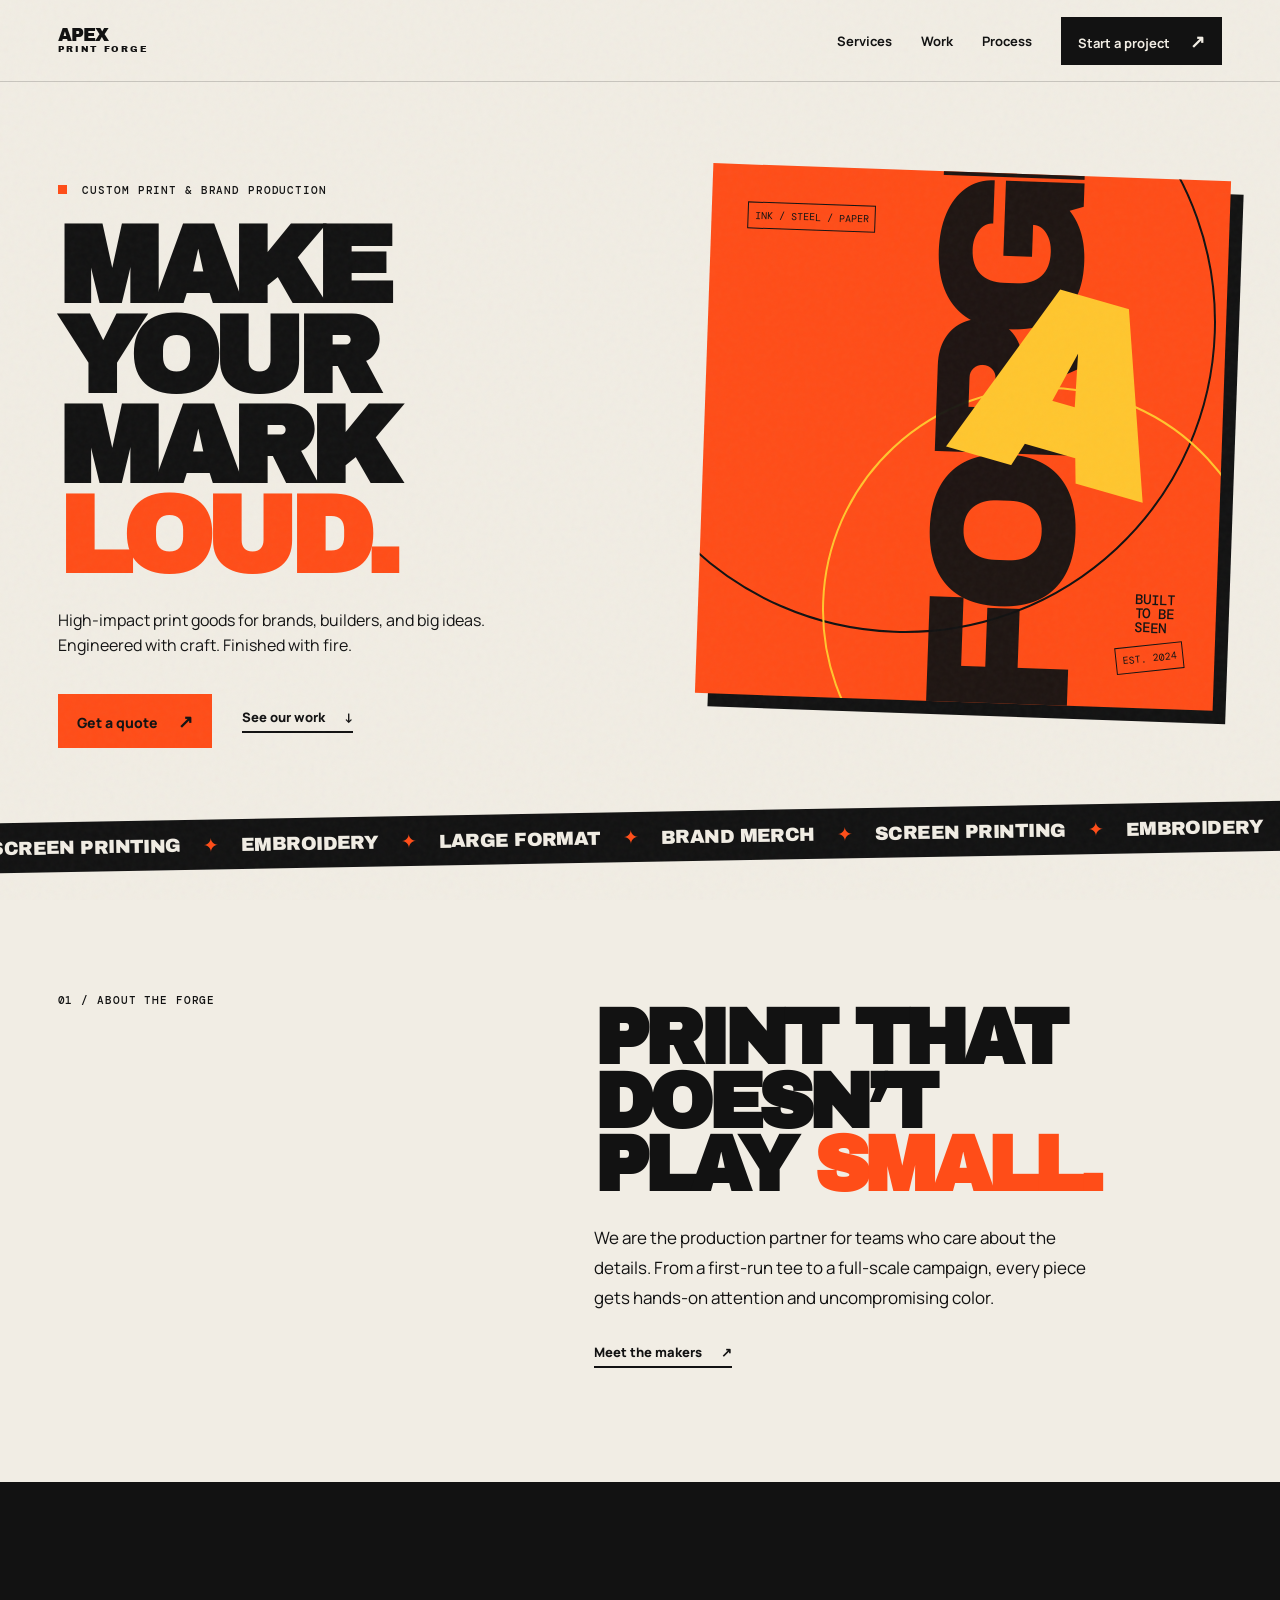
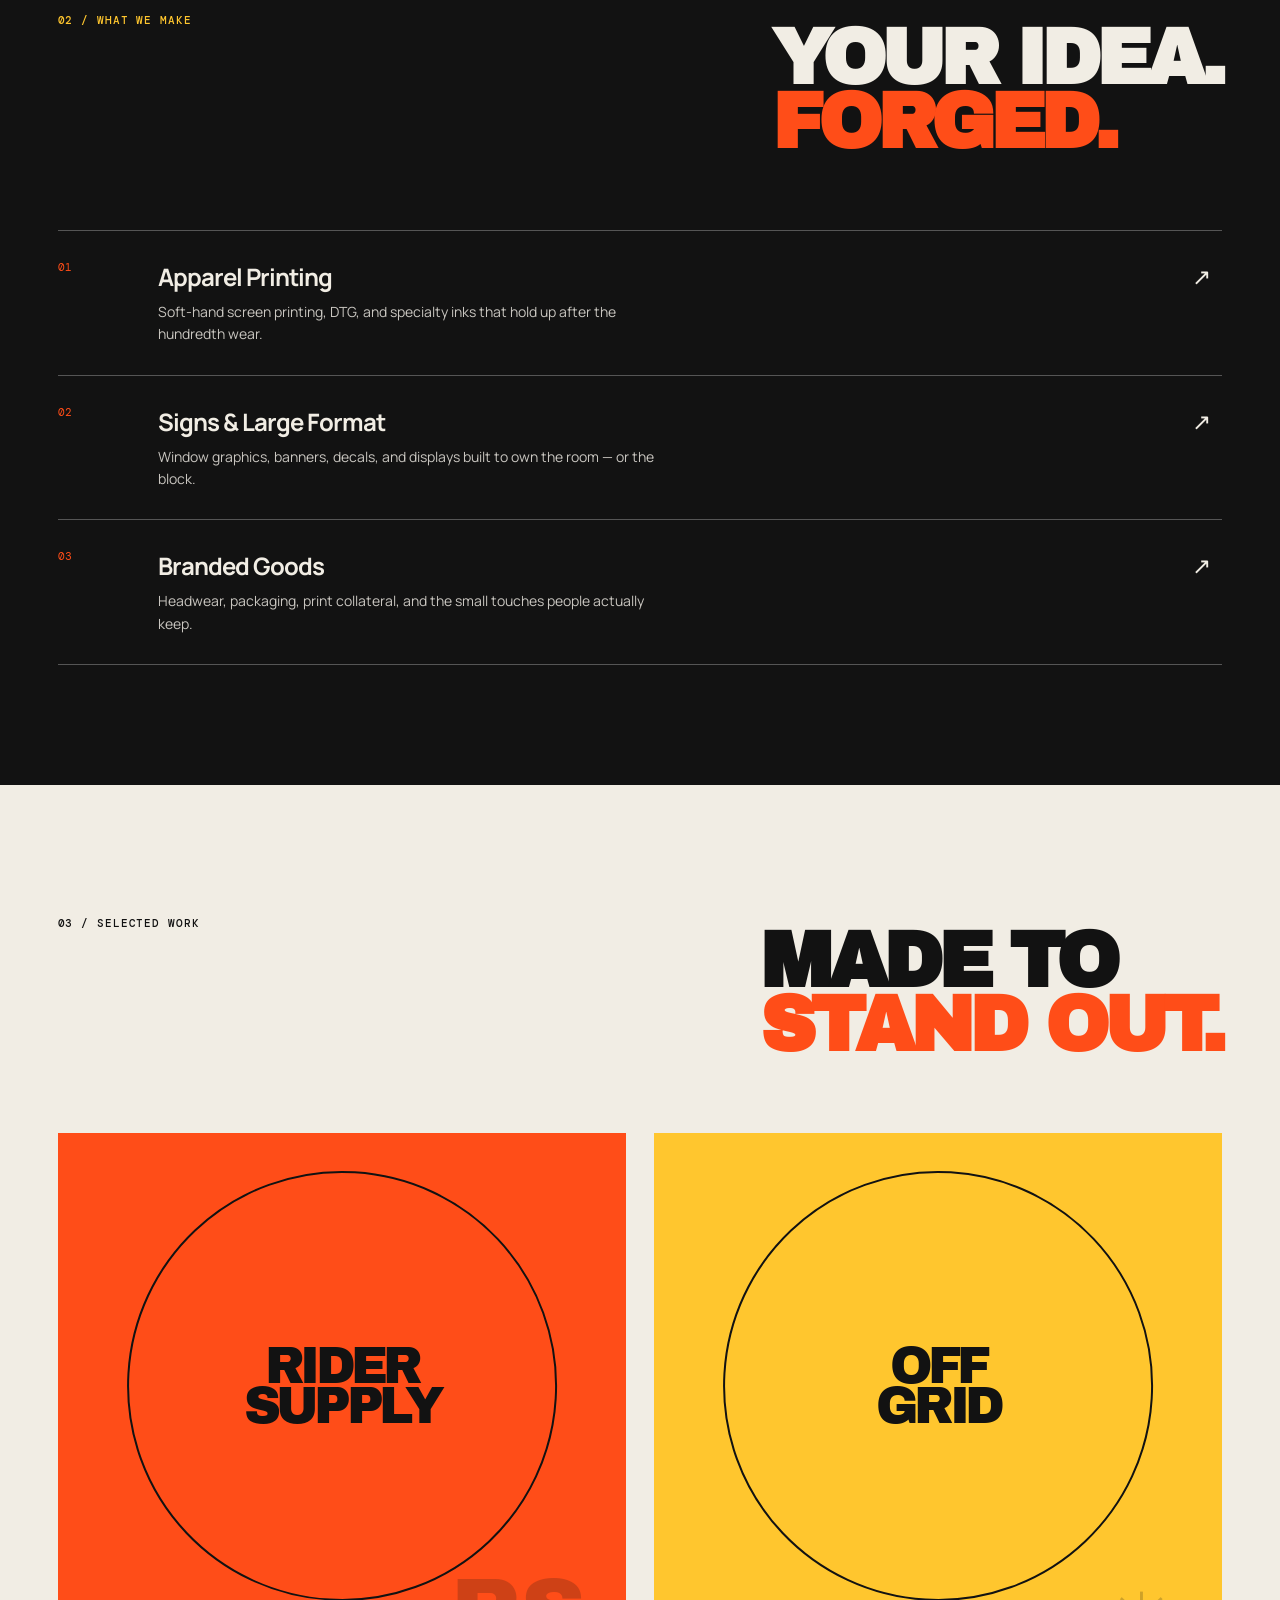
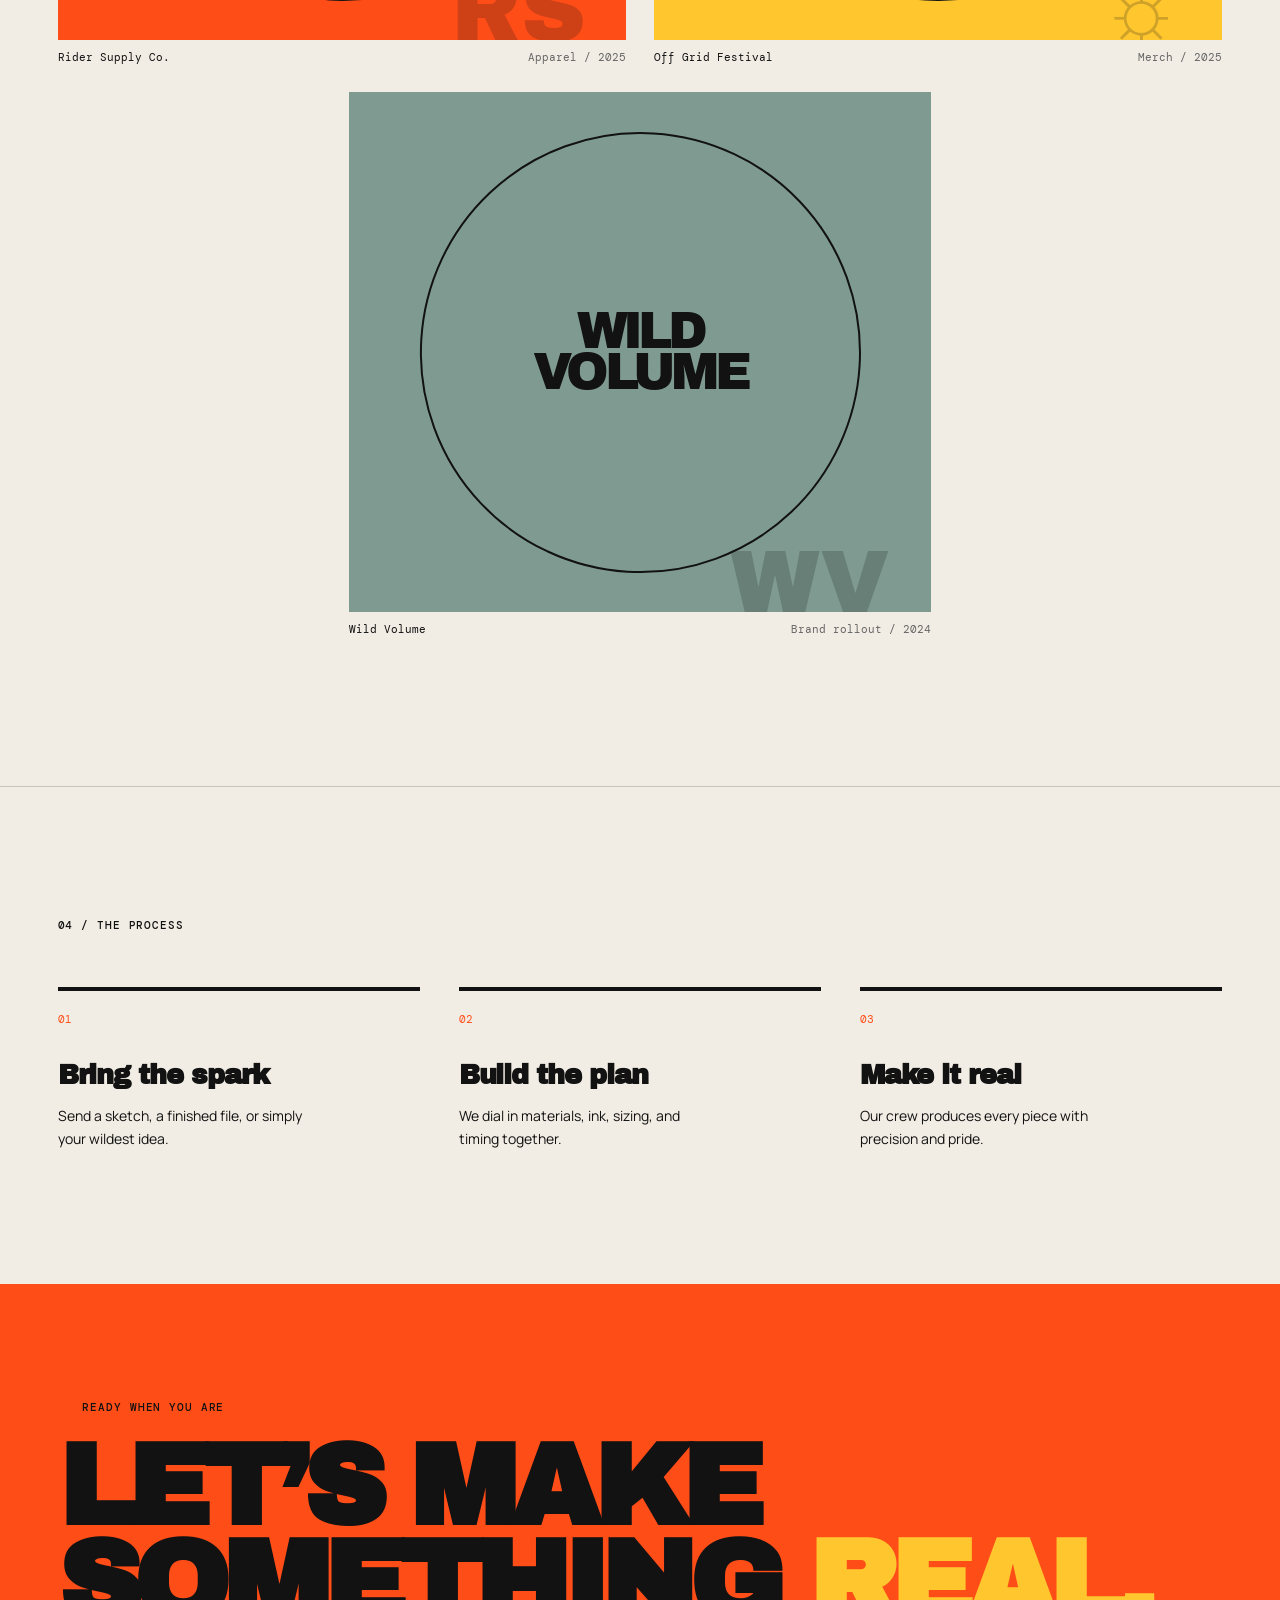
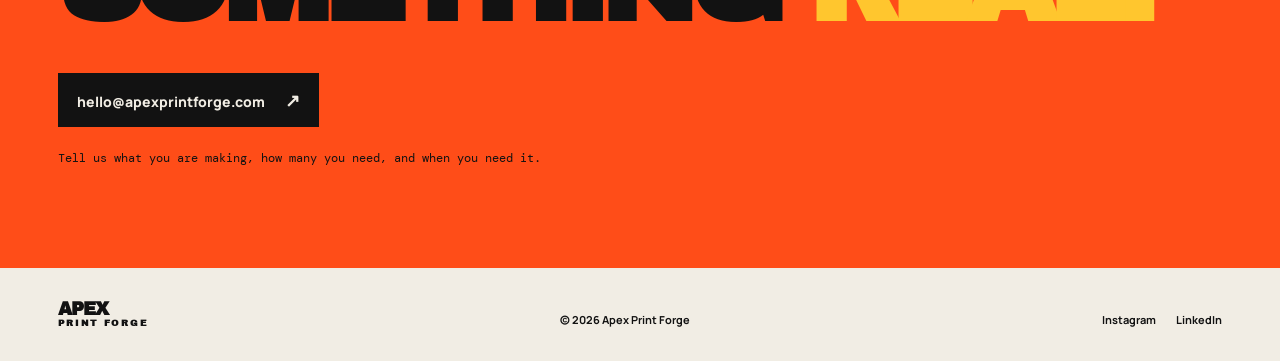
==== index.html @ 955f3973 "Add files via upload" ====
<!doctype html>
<html lang="en">
  <head>
    <meta charset="UTF-8" />
    <meta name="viewport" content="width=device-width, initial-scale=1.0" />
    <meta name="description" content="Apex Print Forge creates durable, vivid custom print products for brands that want to stand out." />
    <title>Apex Print Forge | Built to be seen</title>
    <link rel="preconnect" href="https://fonts.googleapis.com" />
    <link rel="preconnect" href="https://fonts.gstatic.com" crossorigin />
    <link href="https://fonts.googleapis.com/css2?family=Archivo+Black&family=DM+Mono:wght@400;500&family=Manrope:wght@400;500;600;700;800&display=swap" rel="stylesheet" />
    <link rel="stylesheet" href="styles.css" />
  </head>
  <body>
    <div class="grain" aria-hidden="true"></div>
    <header class="site-header">
      <a class="brand" href="#top" aria-label="Apex Print Forge home"><span>APEX</span><span>PRINT FORGE</span></a>
      <button class="menu-toggle" aria-label="Open navigation" aria-expanded="false">Menu <span>+</span></button>
      <nav class="nav" aria-label="Main navigation">
        <a href="#services">Services</a><a href="#work">Work</a><a href="#process">Process</a><a href="#contact" class="nav-cta">Start a project <span>↗</span></a>
      </nav>
    </header>

    <main id="top">
      <section class="hero">
        <div class="hero-copy">
          <p class="eyebrow"><span></span> Custom print &amp; brand production</p>
          <h1>MAKE YOUR<br />MARK <em>LOUD.</em></h1>
          <p class="hero-text">High-impact print goods for brands, builders, and big ideas. Engineered with craft. Finished with fire.</p>
          <div class="hero-actions"><a class="button primary" href="#contact">Get a quote <span>↗</span></a><a class="text-link" href="#work">See our work <span>↓</span></a></div>
        </div>
        <div class="hero-art" aria-label="Abstract orange and black print artwork">
          <div class="stamp stamp-one">INK / STEEL / PAPER</div><div class="stamp stamp-two">EST. 2024</div>
          <div class="orbit orbit-one"></div><div class="orbit orbit-two"></div>
          <div class="forge-word">FORGE</div><div class="apex-mark">A</div>
          <div class="hero-label">BUILT<br />TO BE<br />SEEN</div>
        </div>
      </section>

      <section class="ticker" aria-label="Services"><div>SCREEN PRINTING <span>✦</span> EMBROIDERY <span>✦</span> LARGE FORMAT <span>✦</span> BRAND MERCH <span>✦</span> SCREEN PRINTING <span>✦</span> EMBROIDERY <span>✦</span></div></section>

      <section class="intro section">
        <p class="section-number">01 / ABOUT THE FORGE</p>
        <div><h2>PRINT THAT DOESN’T<br />PLAY <em>SMALL.</em></h2><p>We are the production partner for teams who care about the details. From a first-run tee to a full-scale campaign, every piece gets hands-on attention and uncompromising color.</p><a class="text-link" href="#contact">Meet the makers <span>↗</span></a></div>
      </section>

      <section id="services" class="services section">
        <div class="section-heading"><p class="section-number">02 / WHAT WE MAKE</p><h2>YOUR IDEA.<br /><em>FORGED.</em></h2></div>
        <div class="service-list">
          <article><span class="service-no">01</span><div><h3>Apparel Printing</h3><p>Soft-hand screen printing, DTG, and specialty inks that hold up after the hundredth wear.</p></div><span class="service-arrow">↗</span></article>
          <article><span class="service-no">02</span><div><h3>Signs &amp; Large Format</h3><p>Window graphics, banners, decals, and displays built to own the room — or the block.</p></div><span class="service-arrow">↗</span></article>
          <article><span class="service-no">03</span><div><h3>Branded Goods</h3><p>Headwear, packaging, print collateral, and the small touches people actually keep.</p></div><span class="service-arrow">↗</span></article>
        </div>
      </section>

      <section id="work" class="work section">
        <div class="section-heading"><p class="section-number">03 / SELECTED WORK</p><h2>MADE TO<br /><em>STAND OUT.</em></h2></div>
        <div class="project-grid">
          <article class="project project-a"><div class="project-art"><span>RIDER<br />SUPPLY</span><i>RS</i></div><div class="project-meta"><span>Rider Supply Co.</span><span>Apparel / 2025</span></div></article>
          <article class="project project-b"><div class="project-art"><span>OFF<br />GRID</span><i>☼</i></div><div class="project-meta"><span>Off Grid Festival</span><span>Merch / 2025</span></div></article>
          <article class="project project-c"><div class="project-art"><span>WILD<br />VOLUME</span><i>WV</i></div><div class="project-meta"><span>Wild Volume</span><span>Brand rollout / 2024</span></div></article>
        </div>
      </section>

      <section id="process" class="process section"><p class="section-number">04 / THE PROCESS</p><div class="process-steps"><article><span>01</span><h3>Bring the spark</h3><p>Send a sketch, a finished file, or simply your wildest idea.</p></article><article><span>02</span><h3>Build the plan</h3><p>We dial in materials, ink, sizing, and timing together.</p></article><article><span>03</span><h3>Make it real</h3><p>Our crew produces every piece with precision and pride.</p></article></div></section>

      <section id="contact" class="contact"><p class="eyebrow"><span></span> Ready when you are</p><h2>LET’S MAKE<br />SOMETHING <em>REAL.</em></h2><a class="button light" href="mailto:hello@apexprintforge.com">hello@apexprintforge.com <span>↗</span></a><p class="contact-note">Tell us what you are making, how many you need, and when you need it.</p></section>
    </main>
    <footer><a class="brand" href="#top"><span>APEX</span><span>PRINT FORGE</span></a><p>© <span id="year"></span> Apex Print Forge</p><div><a href="#top">Instagram</a><a href="#top">LinkedIn</a></div></footer>
    <script src="script.js"></script>
  </body>
</html>
---- styles.css ----
:root{--ink:#121212;--paper:#f1ede4;--orange:#ff4d18;--yellow:#ffc62e;--line:rgba(18,18,18,.18)}*{box-sizing:border-box}html{scroll-behavior:smooth}body{margin:0;background:var(--paper);color:var(--ink);font-family:Manrope,Arial,sans-serif}.grain{position:fixed;inset:0;opacity:.08;pointer-events:none;z-index:5;background-image:url("data:image/svg+xml,%3Csvg viewBox='0 0 180 180' xmlns='http://www.w3.org/2000/svg'%3E%3Cfilter id='n'%3E%3CfeTurbulence type='fractalNoise' baseFrequency='.9' numOctaves='4' stitchTiles='stitch'/%3E%3C/filter%3E%3Crect width='100%25' height='100%25' filter='url(%23n)' opacity='.45'/%3E%3C/svg%3E")}.site-header{height:82px;padding:0 4.5vw;display:flex;align-items:center;justify-content:space-between;border-bottom:1px solid var(--line);position:relative;z-index:10}.brand{display:inline-flex;flex-direction:column;text-decoration:none;color:var(--ink);font-family:'Archivo Black',sans-serif;line-height:.78;letter-spacing:-1px;font-size:18px}.brand span+span{font-size:9px;letter-spacing:1.7px;margin-top:4px}.nav{display:flex;gap:29px;align-items:center}.nav a{color:var(--ink);text-decoration:none;font-weight:700;font-size:13px}.nav-cta{background:var(--ink);color:var(--paper)!important;padding:12px 17px}.nav-cta span,.button span{margin-left:17px;font-size:18px}.menu-toggle{display:none}.hero{min-height:610px;padding:7vw 4.5vw 5vw;display:grid;grid-template-columns:1.08fr .92fr;gap:3vw;overflow:hidden}.eyebrow,.section-number{font-family:'DM Mono',monospace;letter-spacing:.08em;font-size:11px;text-transform:uppercase;font-weight:500}.eyebrow span{display:inline-block;height:9px;width:9px;background:var(--orange);margin-right:8px}.hero h1,h2{font-family:'Archivo Black',sans-serif;letter-spacing:-.065em;line-height:.83;margin:25px 0;font-size:clamp(54px,8.5vw,130px)}em{font-style:normal;color:var(--orange)}.hero-text{max-width:470px;line-height:1.6;font-size:16px}.hero-actions{margin-top:35px;display:flex;align-items:center;gap:30px}.button{display:inline-block;text-decoration:none;font-weight:800;padding:15px 19px;font-size:14px}.primary{background:var(--orange);color:var(--ink)}.text-link{color:var(--ink);font-weight:800;text-decoration:none;font-size:13px;border-bottom:2px solid var(--ink);padding-bottom:5px}.text-link span{margin-left:16px}.hero-art{height:min(43vw,530px);min-height:390px;background:var(--orange);position:relative;overflow:hidden;transform:rotate(2deg);box-shadow:13px 13px 0 var(--ink)}.forge-word{position:absolute;font-family:'Archivo Black';font-size:clamp(100px,16vw,245px);line-height:.75;color:var(--ink);top:28%;left:-5%;letter-spacing:-.12em;transform:rotate(-90deg);opacity:.95}.apex-mark{position:absolute;right:12%;top:18%;font:bold 250px/1 'Archivo Black';color:var(--yellow);transform:rotate(14deg)}.orbit{position:absolute;border:2px solid var(--ink);border-radius:50%;width:120%;aspect-ratio:1;left:-22%;top:-30%}.orbit-two{width:86%;left:24%;top:40%;border-color:var(--yellow)}.stamp{position:absolute;font:10px 'DM Mono';border:1px solid var(--ink);padding:6px;z-index:2}.stamp-one{left:7%;top:7%}.stamp-two{right:6%;bottom:7%;transform:rotate(-8deg)}.hero-label{position:absolute;bottom:14%;right:8%;font:14px/1 'DM Mono';font-weight:500;z-index:2}.ticker{background:var(--ink);color:var(--paper);overflow:hidden;white-space:nowrap;font:19px 'Archivo Black';letter-spacing:-.03em;padding:14px 0;transform:rotate(-1deg);margin:0 -10px}.ticker div{animation:scroll 22s linear infinite}.ticker span{color:var(--orange);margin:0 17px}@keyframes scroll{to{transform:translateX(-30%)}}.section{padding:120px 4.5vw}.intro{display:grid;grid-template-columns:1fr 1.45fr;gap:8vw}.intro h2,.section-heading h2{font-size:clamp(46px,6vw,88px)}.intro p:not(.section-number){max-width:500px;line-height:1.75;font-size:17px;margin:0 0 28px}.services{background:var(--ink);color:var(--paper)}.services .section-number{color:var(--yellow)}.section-heading{display:flex;justify-content:space-between;align-items:flex-start}.service-list{margin-top:50px;border-top:1px solid #555}.service-list article{display:grid;grid-template-columns:80px 1fr 30px;gap:20px;padding:29px 0;border-bottom:1px solid #555;transition:.2s}.service-list article:hover{color:var(--yellow);padding-left:15px}.service-no,.project-meta,.process-steps span{font:11px 'DM Mono';color:var(--orange)}h3{font-size:24px;margin:0 0 8px;letter-spacing:-.04em}.service-list p{max-width:510px;margin:0;line-height:1.6;color:#c9c6c0;font-size:14px}.service-arrow{font-size:23px}.work{padding-bottom:150px}.project-grid{display:grid;grid-template-columns:1fr 1fr;gap:28px;margin-top:50px}.project-c{grid-column:1/3;width:50%;justify-self:center}.project-art{aspect-ratio:1.12;background:var(--orange);position:relative;overflow:hidden;display:flex;align-items:center;justify-content:center}.project-b .project-art{background:var(--yellow)}.project-c .project-art{background:#7f9b91}.project-art:before{content:'';position:absolute;width:75%;aspect-ratio:1;border:2px solid var(--ink);border-radius:50%;transform:rotate(25deg)}.project-art span{font:clamp(29px,4vw,65px)/.8 'Archivo Black';letter-spacing:-.09em;position:relative;text-align:center;z-index:1}.project-art i{position:absolute;font:90px 'Archivo Black';opacity:.2;bottom:-20px;right:7%;font-style:normal}.project-meta{display:flex;justify-content:space-between;color:var(--ink);padding-top:10px}.project-meta span:last-child{color:#666}.process{border-top:1px solid var(--line)}.process-steps{display:grid;grid-template-columns:repeat(3,1fr);gap:3vw;margin-top:55px}.process-steps article{border-top:4px solid var(--ink);padding-top:15px}.process-steps h3{font-family:'Archivo Black';font-size:27px;margin-top:32px}.process-steps p{line-height:1.65;font-size:14px;max-width:250px}.contact{background:var(--orange);padding:105px 4.5vw 90px}.contact h2{font-size:clamp(54px,9vw,140px);margin-bottom:42px}.contact em{color:var(--yellow)}.light{background:var(--ink);color:var(--paper)}.contact-note{font:12px 'DM Mono';margin-top:23px}footer{padding:34px 4.5vw;display:flex;justify-content:space-between;align-items:end;font-size:11px;font-weight:700}footer p{margin:0}footer div{display:flex;gap:20px}footer a{color:var(--ink);text-decoration:none}@media(max-width:700px){.site-header{height:70px;padding:0 20px}.nav{display:none}.nav.open{display:flex;position:absolute;top:69px;left:0;right:0;background:var(--paper);padding:24px 20px;flex-direction:column;align-items:stretch;border-bottom:1px solid var(--line)}.menu-toggle{display:block;border:0;background:none;font:700 12px Manrope}.menu-toggle span{font-size:20px;margin-left:5px}.hero{padding:65px 20px 70px;grid-template-columns:1fr;gap:45px}.hero h1{font-size:64px}.hero-art{height:370px;min-height:0}.intro,.section-heading{display:block}.section{padding:75px 20px}.section-heading h2{margin-top:22px}.intro h2{margin-top:25px}.intro p:not(.section-number){margin-top:30px}.service-list{margin-top:38px}.service-list article{grid-template-columns:38px 1fr 20px}.project-grid{grid-template-columns:1fr;gap:34px}.project-c{grid-column:auto;width:auto}.process-steps{grid-template-columns:1fr;gap:38px}.contact{padding:75px 20px}.contact h2{font-size:59px}footer{padding:28px 20px;align-items:flex-start;gap:20px;flex-wrap:wrap}.apex-mark{font-size:180px}.forge-word{font-size:160px}}
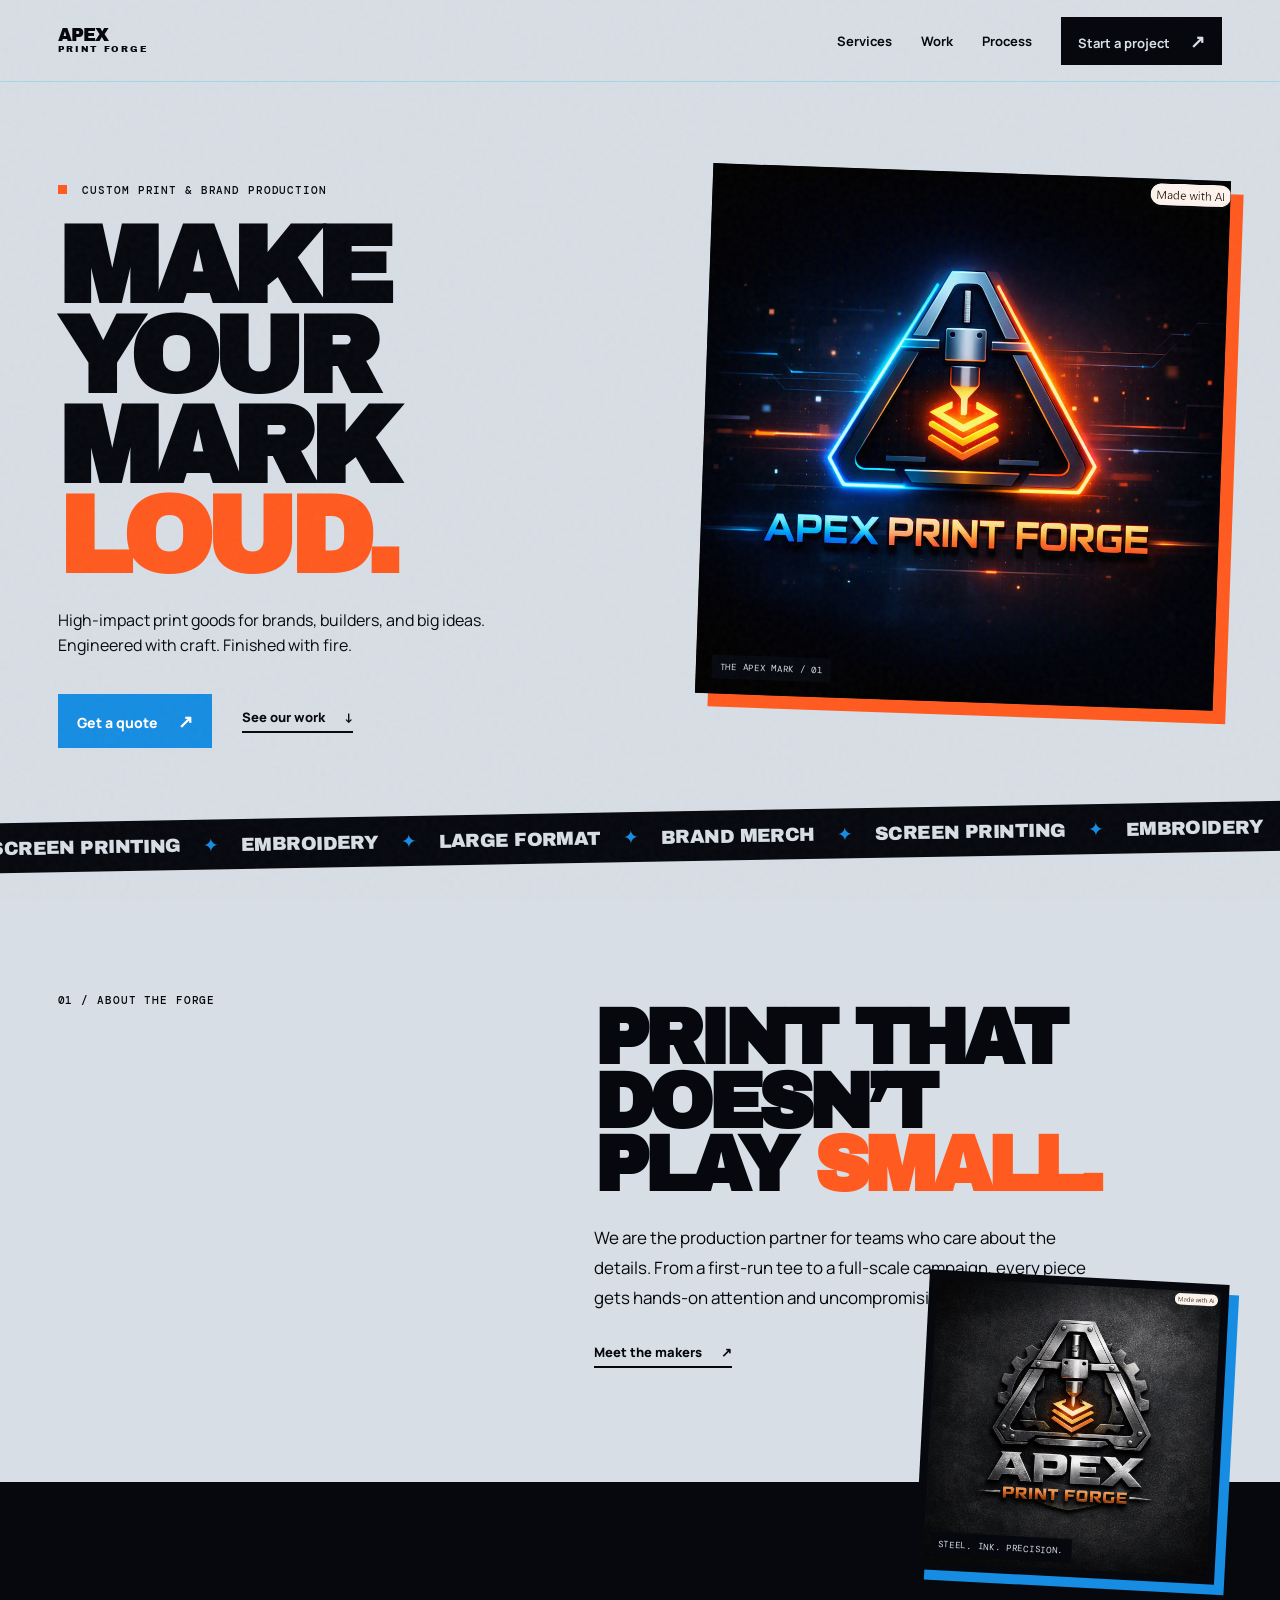
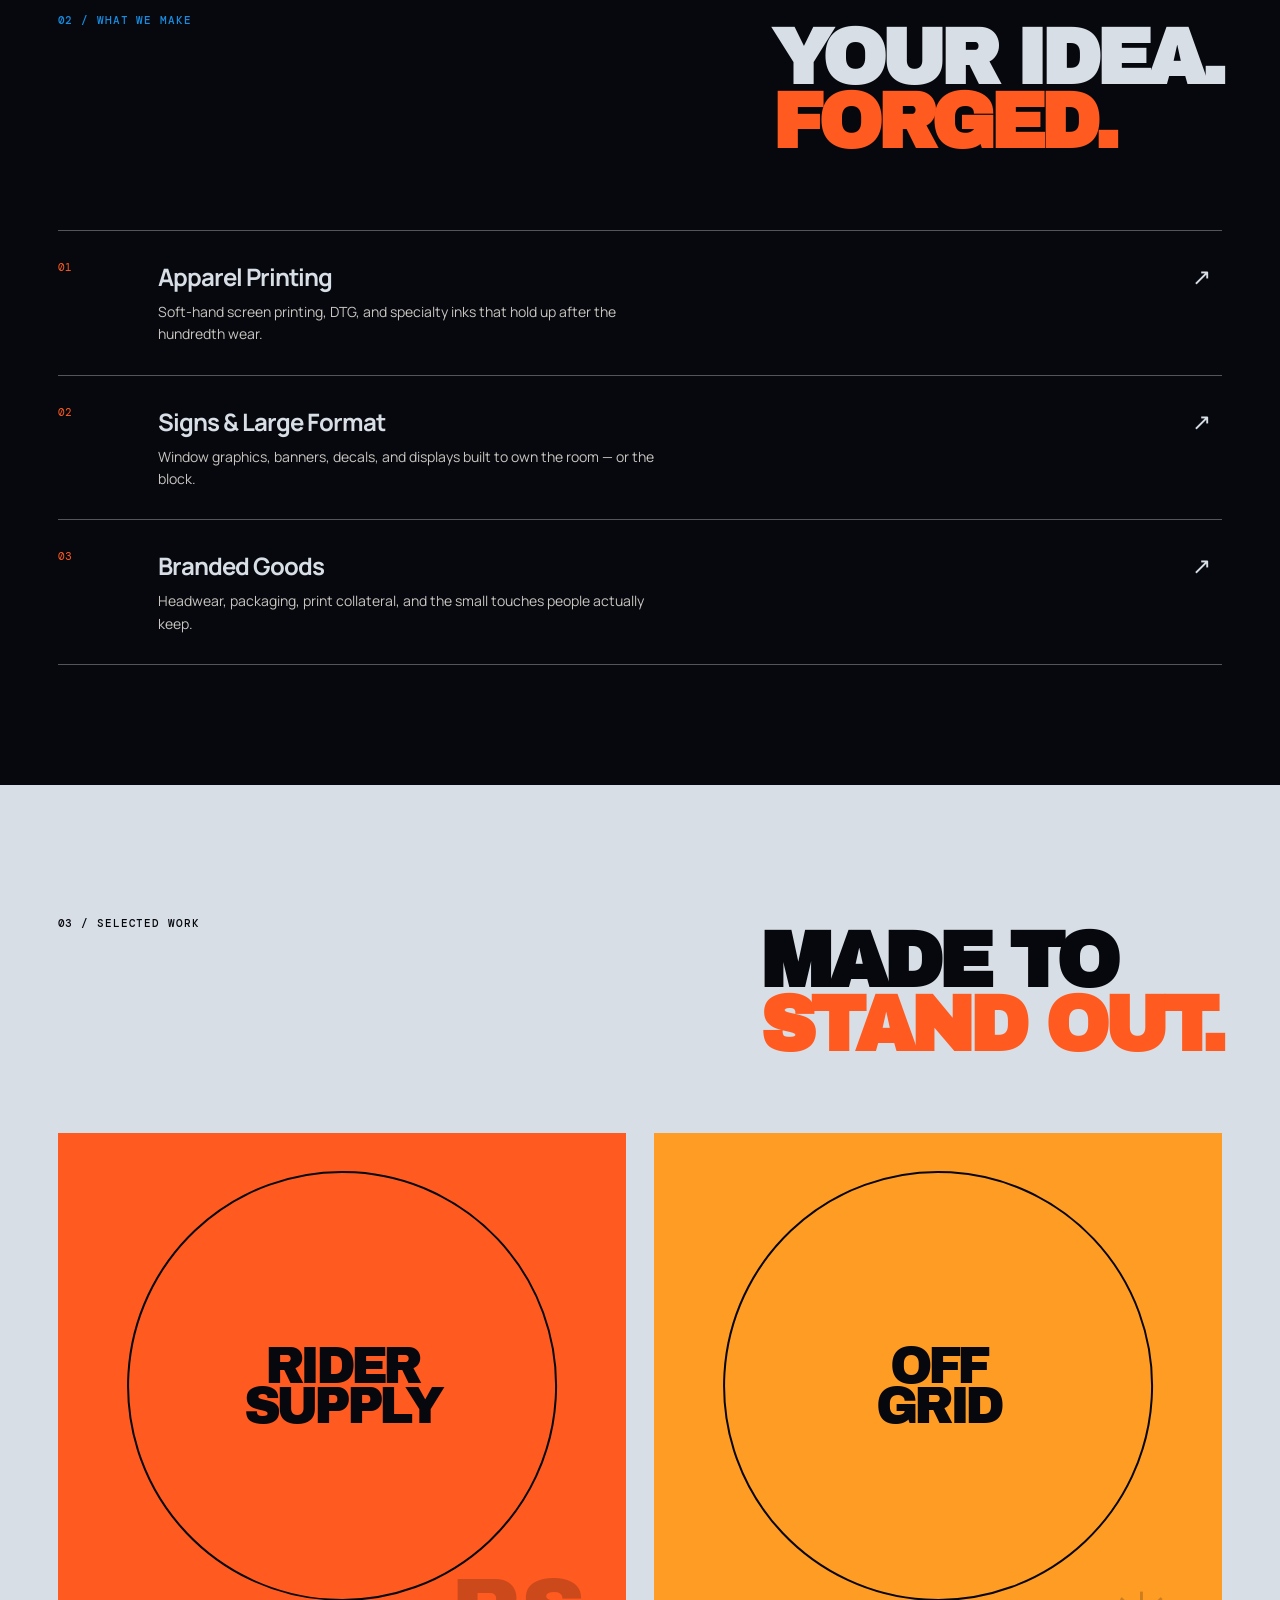
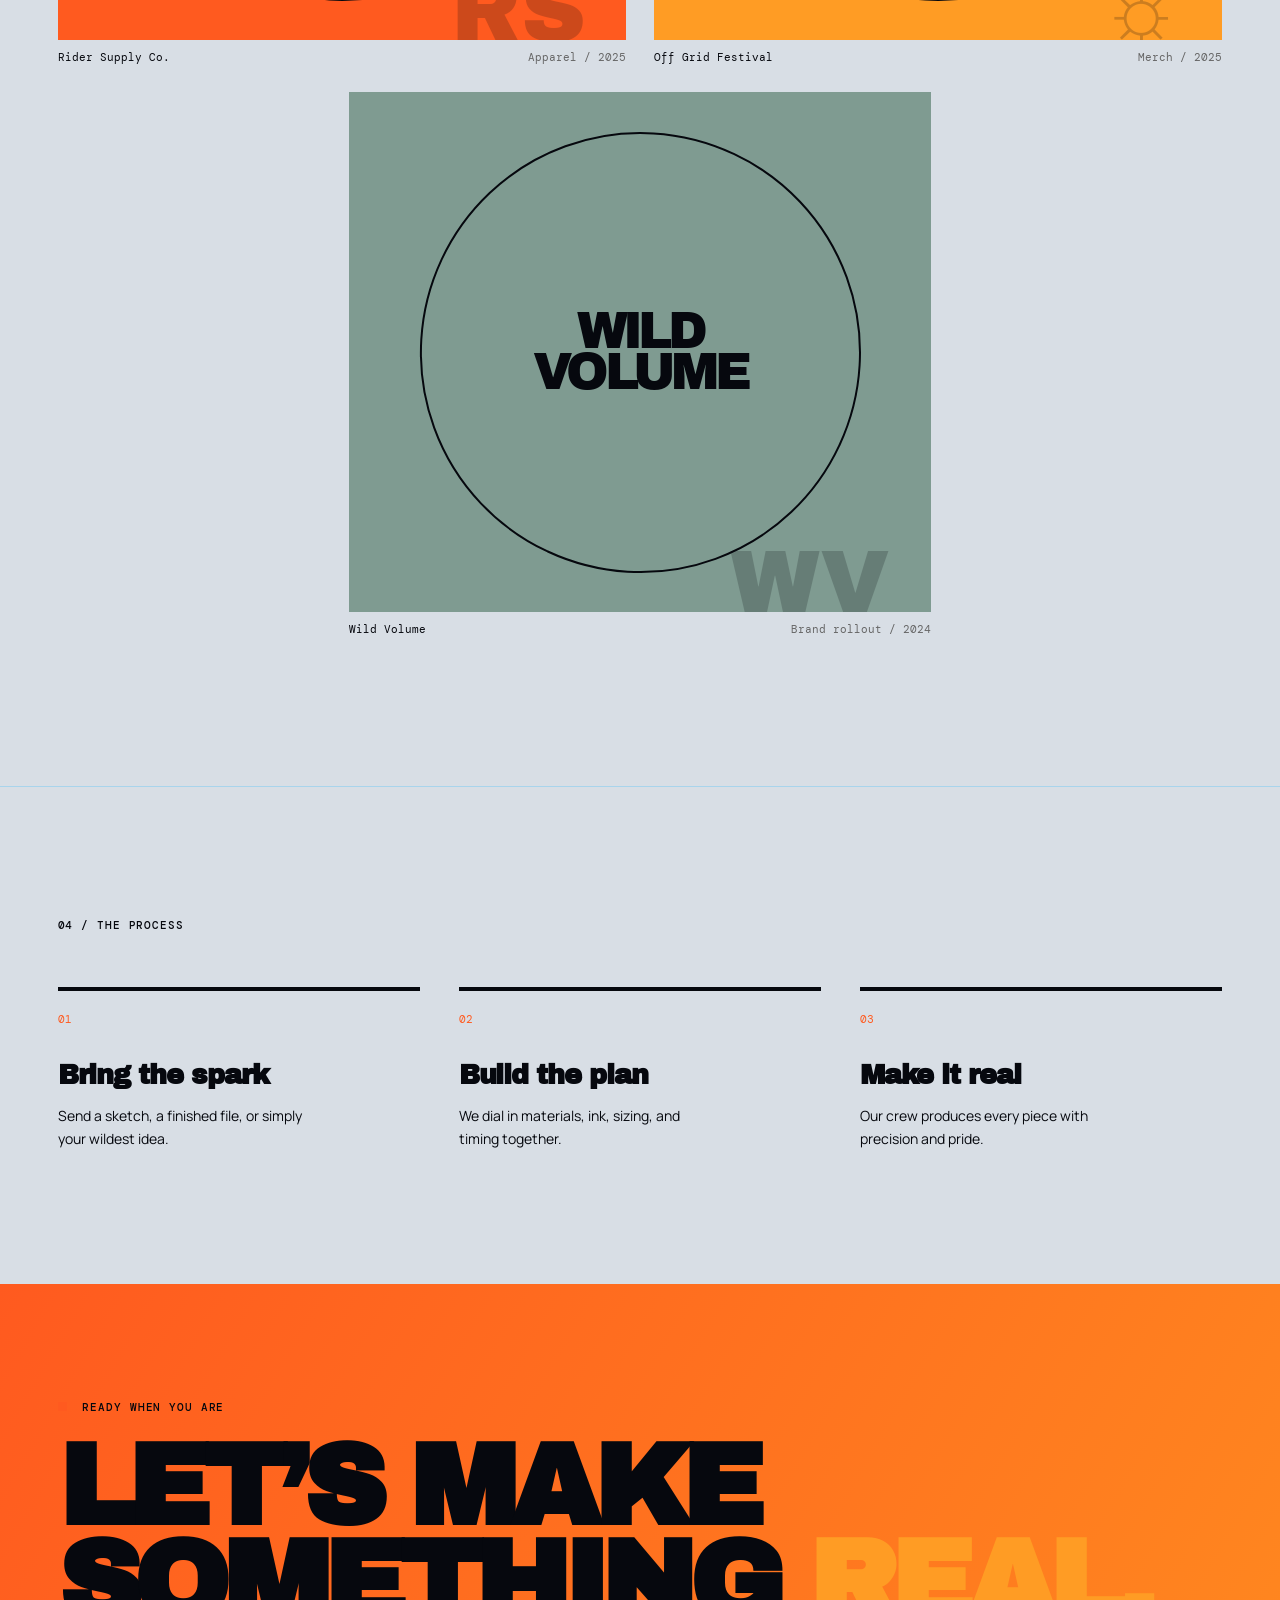
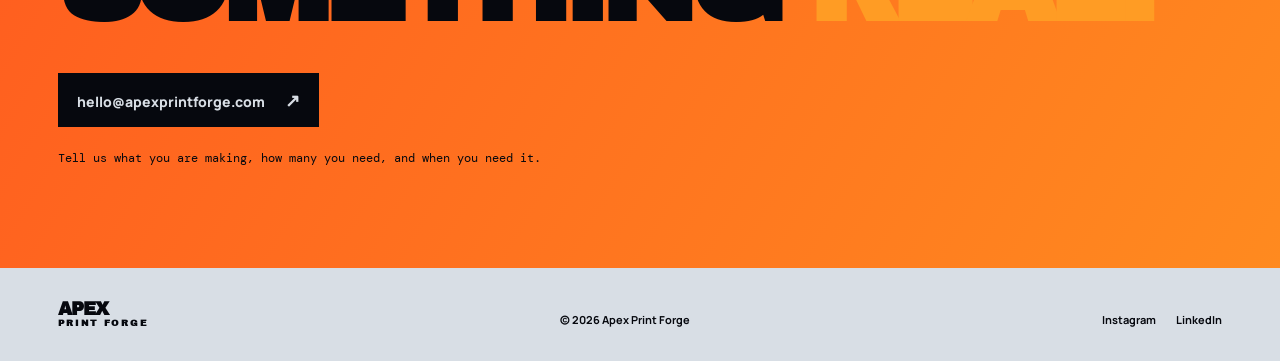
==== commit f926ede3: "Add files via upload" ====
--- a/index.html
+++ b/index.html
@@ -9,6 +9,7 @@
     <link rel="preconnect" href="https://fonts.gstatic.com" crossorigin />
     <link href="https://fonts.googleapis.com/css2?family=Archivo+Black&family=DM+Mono:wght@400;500&family=Manrope:wght@400;500;600;700;800&display=swap" rel="stylesheet" />
     <link rel="stylesheet" href="styles.css" />
+    <link rel="stylesheet" href="logo-theme.css" />
   </head>
   <body>
     <div class="grain" aria-hidden="true"></div>
@@ -28,12 +29,7 @@
           <p class="hero-text">High-impact print goods for brands, builders, and big ideas. Engineered with craft. Finished with fire.</p>
           <div class="hero-actions"><a class="button primary" href="#contact">Get a quote <span>↗</span></a><a class="text-link" href="#work">See our work <span>↓</span></a></div>
         </div>
-        <div class="hero-art" aria-label="Abstract orange and black print artwork">
-          <div class="stamp stamp-one">INK / STEEL / PAPER</div><div class="stamp stamp-two">EST. 2024</div>
-          <div class="orbit orbit-one"></div><div class="orbit orbit-two"></div>
-          <div class="forge-word">FORGE</div><div class="apex-mark">A</div>
-          <div class="hero-label">BUILT<br />TO BE<br />SEEN</div>
-        </div>
+        <figure class="hero-art logo-neon"><img src="assets/apex-neon-logo.png" alt="Apex Print Forge neon logo" /><figcaption>THE APEX MARK / 01</figcaption></figure>
       </section>
 
       <section class="ticker" aria-label="Services"><div>SCREEN PRINTING <span>✦</span> EMBROIDERY <span>✦</span> LARGE FORMAT <span>✦</span> BRAND MERCH <span>✦</span> SCREEN PRINTING <span>✦</span> EMBROIDERY <span>✦</span></div></section>
@@ -41,6 +37,7 @@
       <section class="intro section">
         <p class="section-number">01 / ABOUT THE FORGE</p>
         <div><h2>PRINT THAT DOESN’T<br />PLAY <em>SMALL.</em></h2><p>We are the production partner for teams who care about the details. From a first-run tee to a full-scale campaign, every piece gets hands-on attention and uncompromising color.</p><a class="text-link" href="#contact">Meet the makers <span>↗</span></a></div>
+        <figure class="steel-mark"><img src="assets/apex-steel-logo.png" alt="Apex Print Forge steel logo" /><figcaption>STEEL. INK. PRECISION.</figcaption></figure>
       </section>
 
       <section id="services" class="services section">
--- a/logo-theme.css
+++ b/logo-theme.css
@@ -0,0 +1,61 @@
+/* Apex logo imagery and forge-color theme */
+:root {
+  --ink: #06080e;
+  --paper: #d8dee5;
+  --orange: #ff5a1f;
+  --yellow: #ff9c24;
+  --line: rgba(43, 186, 255, .28);
+}
+
+body { background: #d8dee5; }
+
+.hero-art.logo-neon {
+  margin: 0;
+  background: #05070d;
+  position: relative;
+  overflow: hidden;
+  transform: rotate(2deg);
+  box-shadow: 13px 13px 0 #ff5a1f;
+}
+
+.logo-neon img { width: 100%; height: 100%; object-fit: cover; display: block; }
+
+.logo-neon figcaption, .steel-mark figcaption {
+  position: absolute;
+  left: 16px;
+  bottom: 15px;
+  margin: 0;
+  padding: 6px 8px;
+  color: #d8dee5;
+  background: #06080e;
+  font: 9px 'DM Mono', monospace;
+  letter-spacing: .08em;
+}
+
+.intro { position: relative; }
+.intro > div { max-width: 620px; }
+
+.steel-mark {
+  position: absolute;
+  right: 4.5vw;
+  bottom: -95px;
+  width: min(28vw, 300px);
+  margin: 0;
+  padding: 8px;
+  background: #06080e;
+  box-shadow: 10px 10px 0 #168de2;
+  transform: rotate(3deg);
+}
+
+.steel-mark img { display: block; width: 100%; }
+.steel-mark figcaption { left: 14px; bottom: 14px; }
+
+.services { background: #06080e; }
+.contact { background: linear-gradient(120deg, #ff5a1f, #ff8a1f); }
+.primary { background: #168de2; color: #fff; }
+.ticker span, .services .section-number { color: #168de2; }
+
+@media (max-width: 700px) {
+  .hero-art.logo-neon { transform: none; }
+  .steel-mark { position: relative; right: auto; bottom: auto; width: 75%; margin: 42px 0 0 auto; }
+}
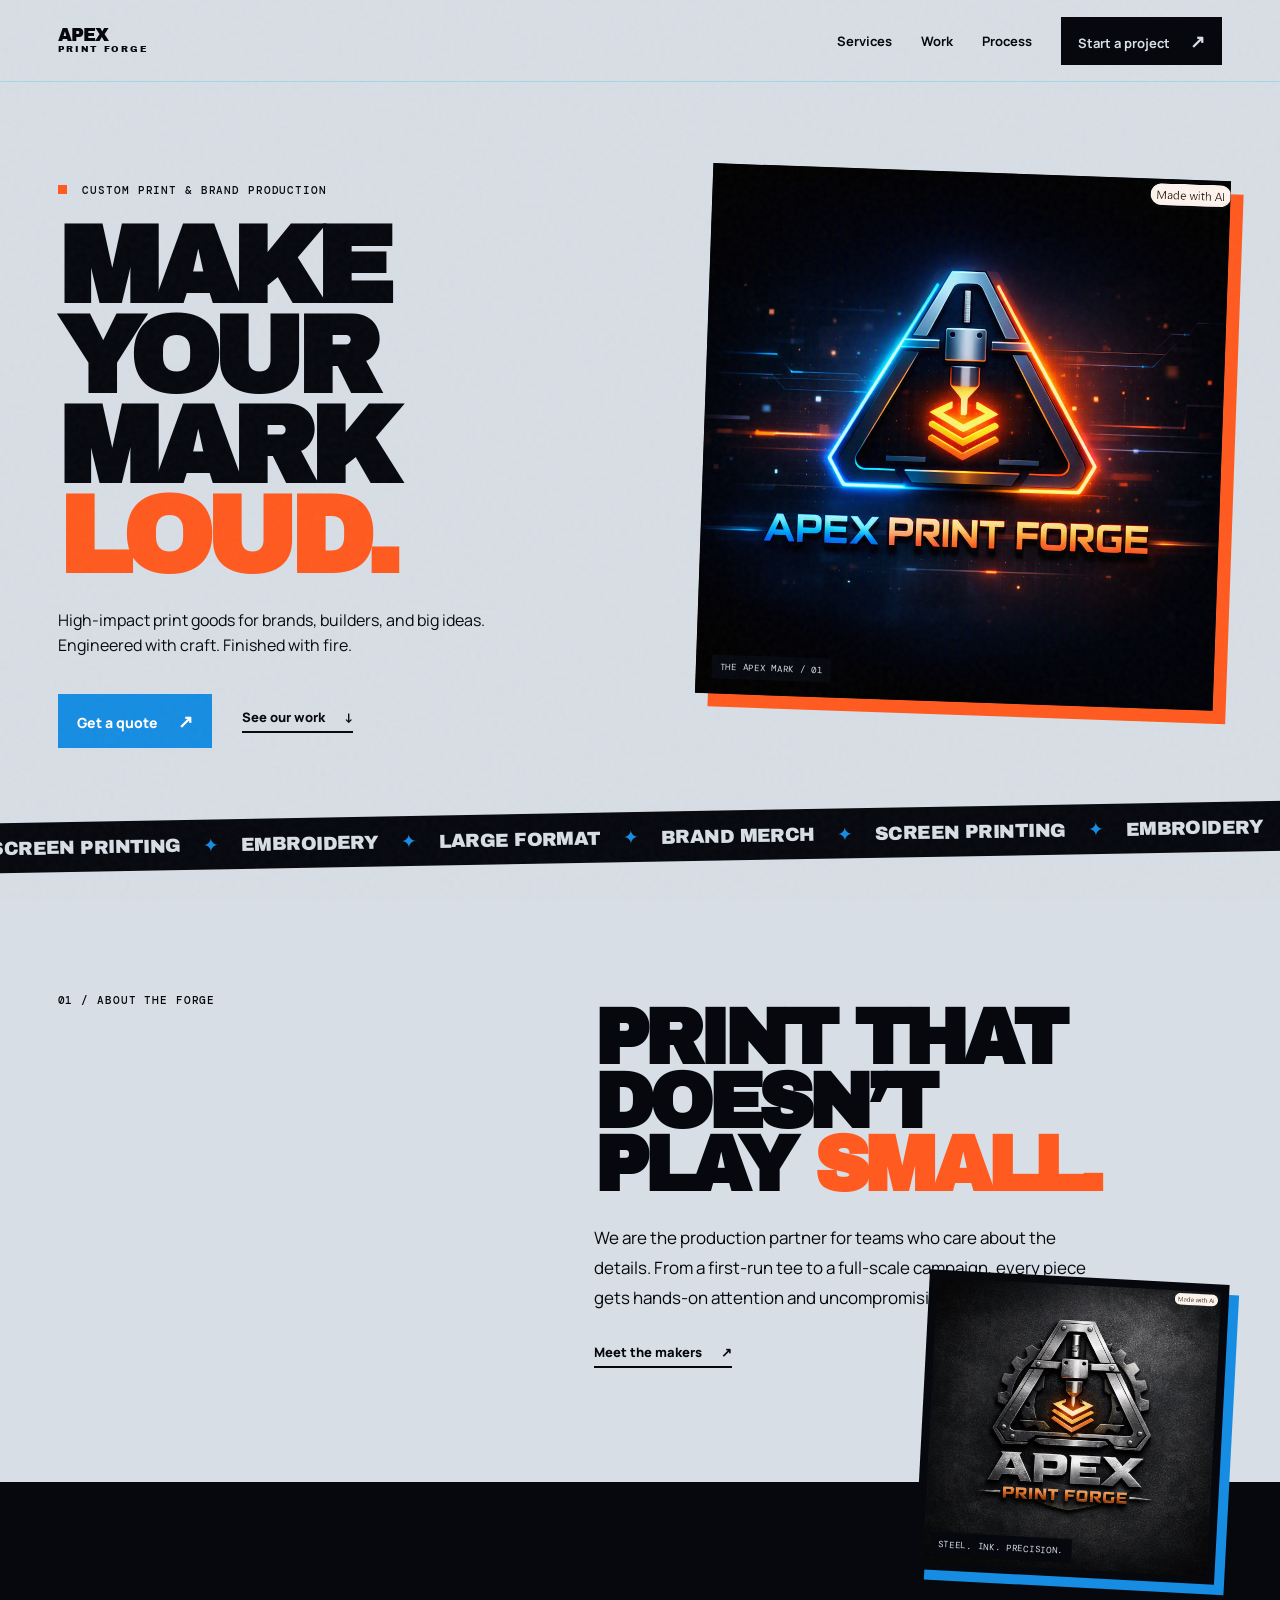
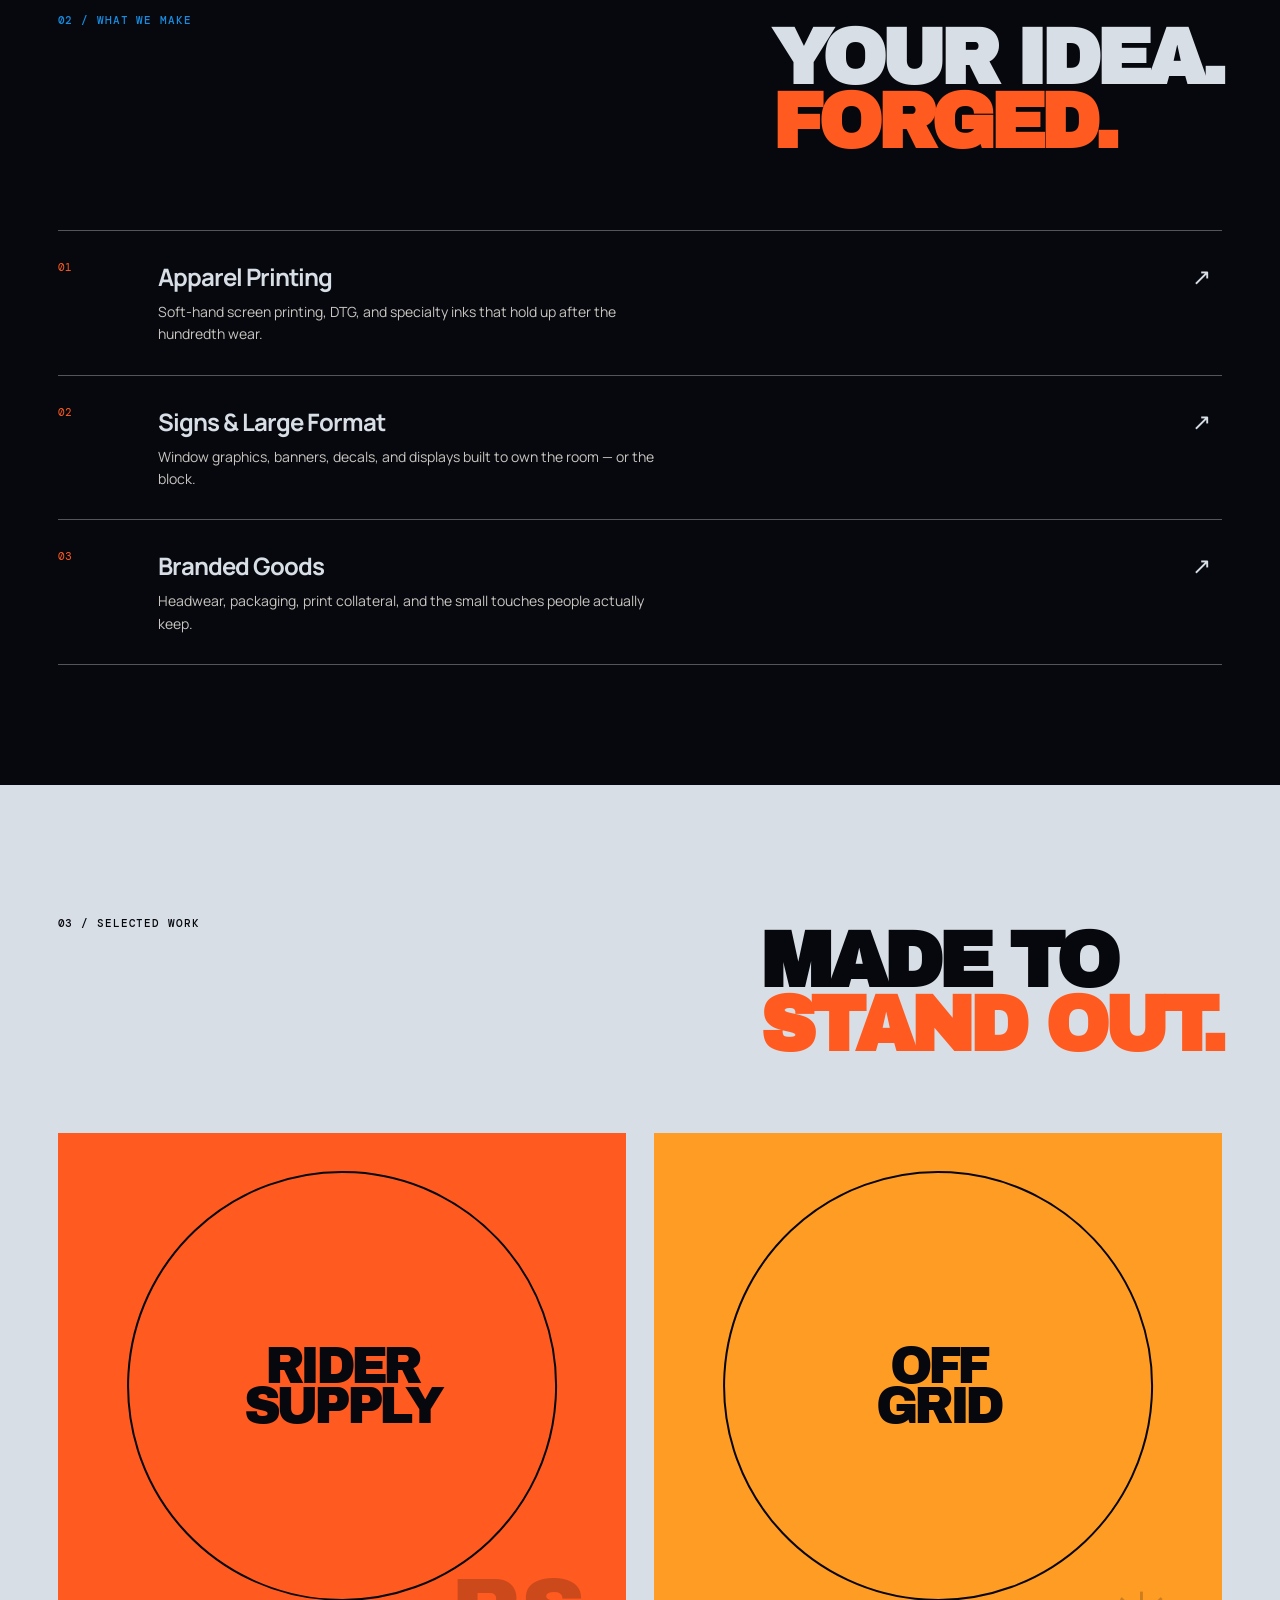
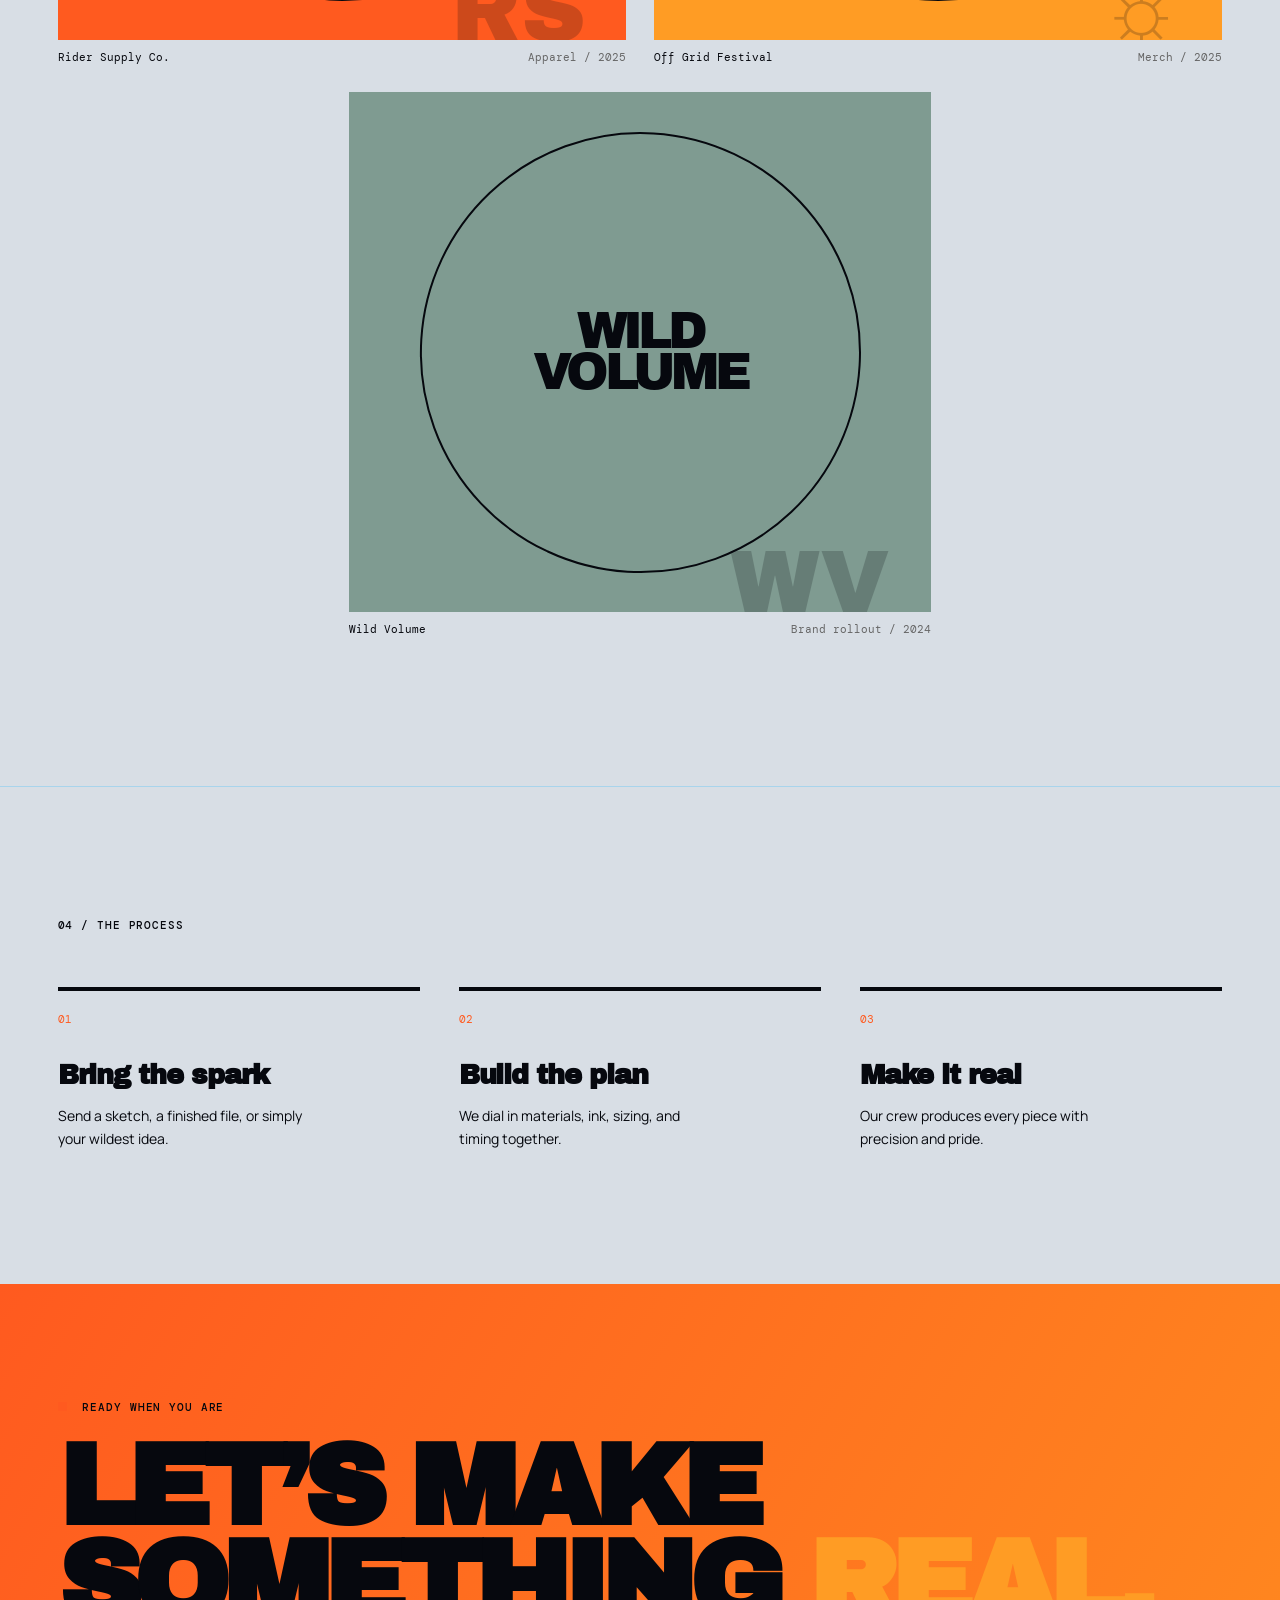
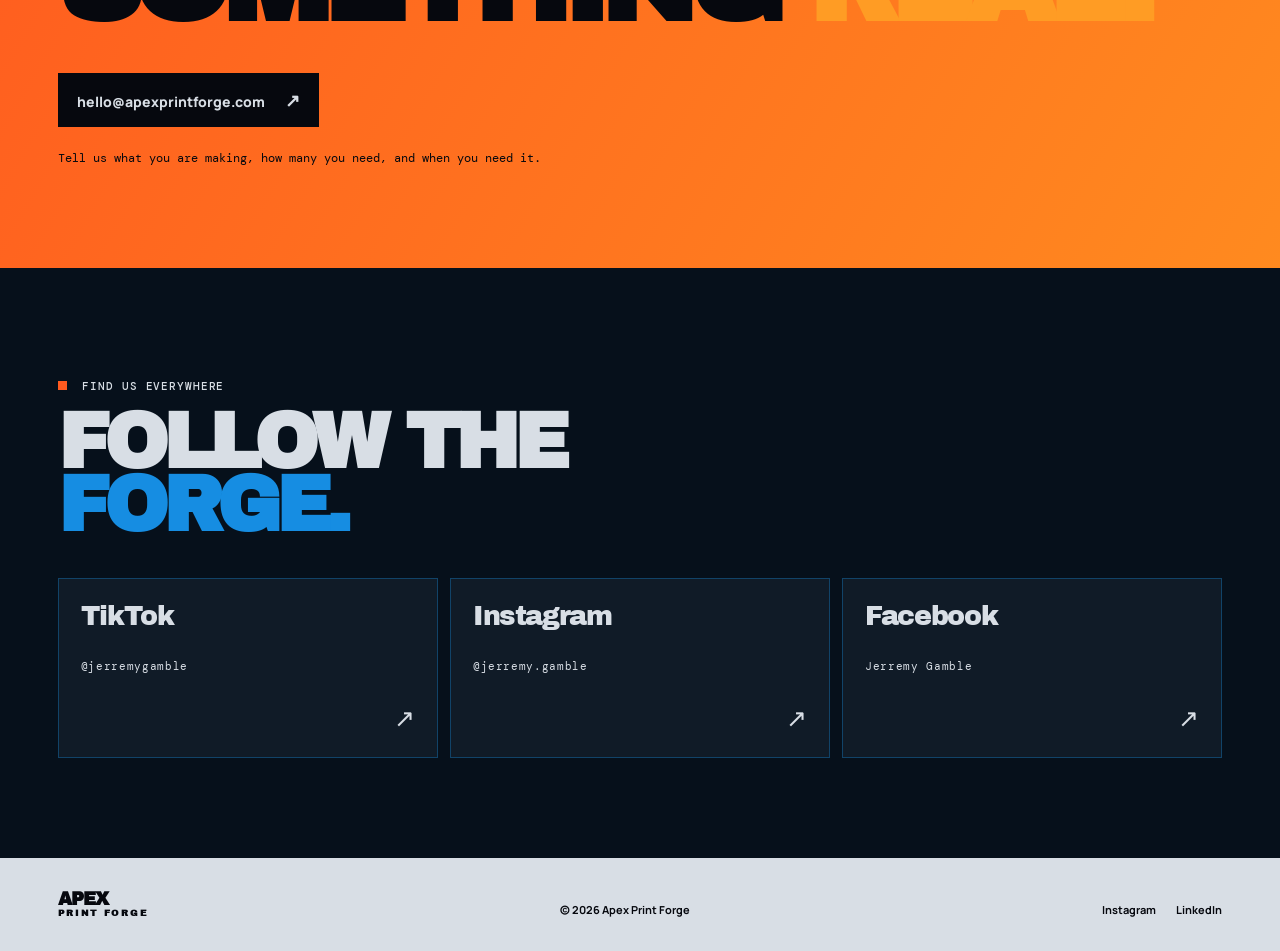
==== commit f859ee20: "Add files via upload" ====
--- a/index.html
+++ b/index.html
@@ -10,6 +10,7 @@
     <link href="https://fonts.googleapis.com/css2?family=Archivo+Black&family=DM+Mono:wght@400;500&family=Manrope:wght@400;500;600;700;800&display=swap" rel="stylesheet" />
     <link rel="stylesheet" href="styles.css" />
     <link rel="stylesheet" href="logo-theme.css" />
+    <link rel="stylesheet" href="social-links.css" />
   </head>
   <body>
     <div class="grain" aria-hidden="true"></div>
@@ -61,6 +62,7 @@
       <section id="process" class="process section"><p class="section-number">04 / THE PROCESS</p><div class="process-steps"><article><span>01</span><h3>Bring the spark</h3><p>Send a sketch, a finished file, or simply your wildest idea.</p></article><article><span>02</span><h3>Build the plan</h3><p>We dial in materials, ink, sizing, and timing together.</p></article><article><span>03</span><h3>Make it real</h3><p>Our crew produces every piece with precision and pride.</p></article></div></section>
 
       <section id="contact" class="contact"><p class="eyebrow"><span></span> Ready when you are</p><h2>LET’S MAKE<br />SOMETHING <em>REAL.</em></h2><a class="button light" href="mailto:hello@apexprintforge.com">hello@apexprintforge.com <span>↗</span></a><p class="contact-note">Tell us what you are making, how many you need, and when you need it.</p></section>
+      <section class="social-hub"><p class="eyebrow"><span></span> Find us everywhere</p><h2>FOLLOW THE<br /><em>FORGE.</em></h2><div class="social-grid"><a class="social-card" href="https://www.tiktok.com/@jerremygamble" target="_blank" rel="noreferrer"><strong>TikTok</strong><span>@jerremygamble</span><i>↗</i></a><a class="social-card" href="https://www.instagram.com/jerremy.gamble" target="_blank" rel="noreferrer"><strong>Instagram</strong><span>@jerremy.gamble</span><i>↗</i></a><a class="social-card" href="https://facebook.com/jerremy.gamble.875147" target="_blank" rel="noreferrer"><strong>Facebook</strong><span>Jerremy Gamble</span><i>↗</i></a></div></section>
     </main>
     <footer><a class="brand" href="#top"><span>APEX</span><span>PRINT FORGE</span></a><p>© <span id="year"></span> Apex Print Forge</p><div><a href="#top">Instagram</a><a href="#top">LinkedIn</a></div></footer>
     <script src="script.js"></script>
--- a/social-links.css
+++ b/social-links.css
@@ -0,0 +1,10 @@
+.social-hub { padding: 100px 4.5vw; background: #06101b; color: #d8dee5; }
+.social-hub h2 { margin: 18px 0 40px; font-size: clamp(46px, 6vw, 88px); }
+.social-hub em { color: #168de2; }
+.social-grid { display: grid; grid-template-columns: repeat(3, 1fr); gap: 12px; }
+.social-card { min-height: 180px; padding: 22px; display: flex; flex-direction: column; justify-content: space-between; background: #101b27; color: #d8dee5; text-decoration: none; border: 1px solid rgba(22, 141, 226, .35); transition: transform .2s, background .2s; }
+.social-card:hover { transform: translateY(-6px); background: #168de2; color: #fff; }
+.social-card strong { font: 27px 'Archivo Black', sans-serif; letter-spacing: -.05em; }
+.social-card span { font: 11px 'DM Mono', monospace; letter-spacing: .06em; }
+.social-card i { font-style: normal; align-self: flex-end; font-size: 25px; }
+@media (max-width: 700px) { .social-hub { padding: 75px 20px; } .social-grid { grid-template-columns: 1fr; } .social-card { min-height: 120px; } }
